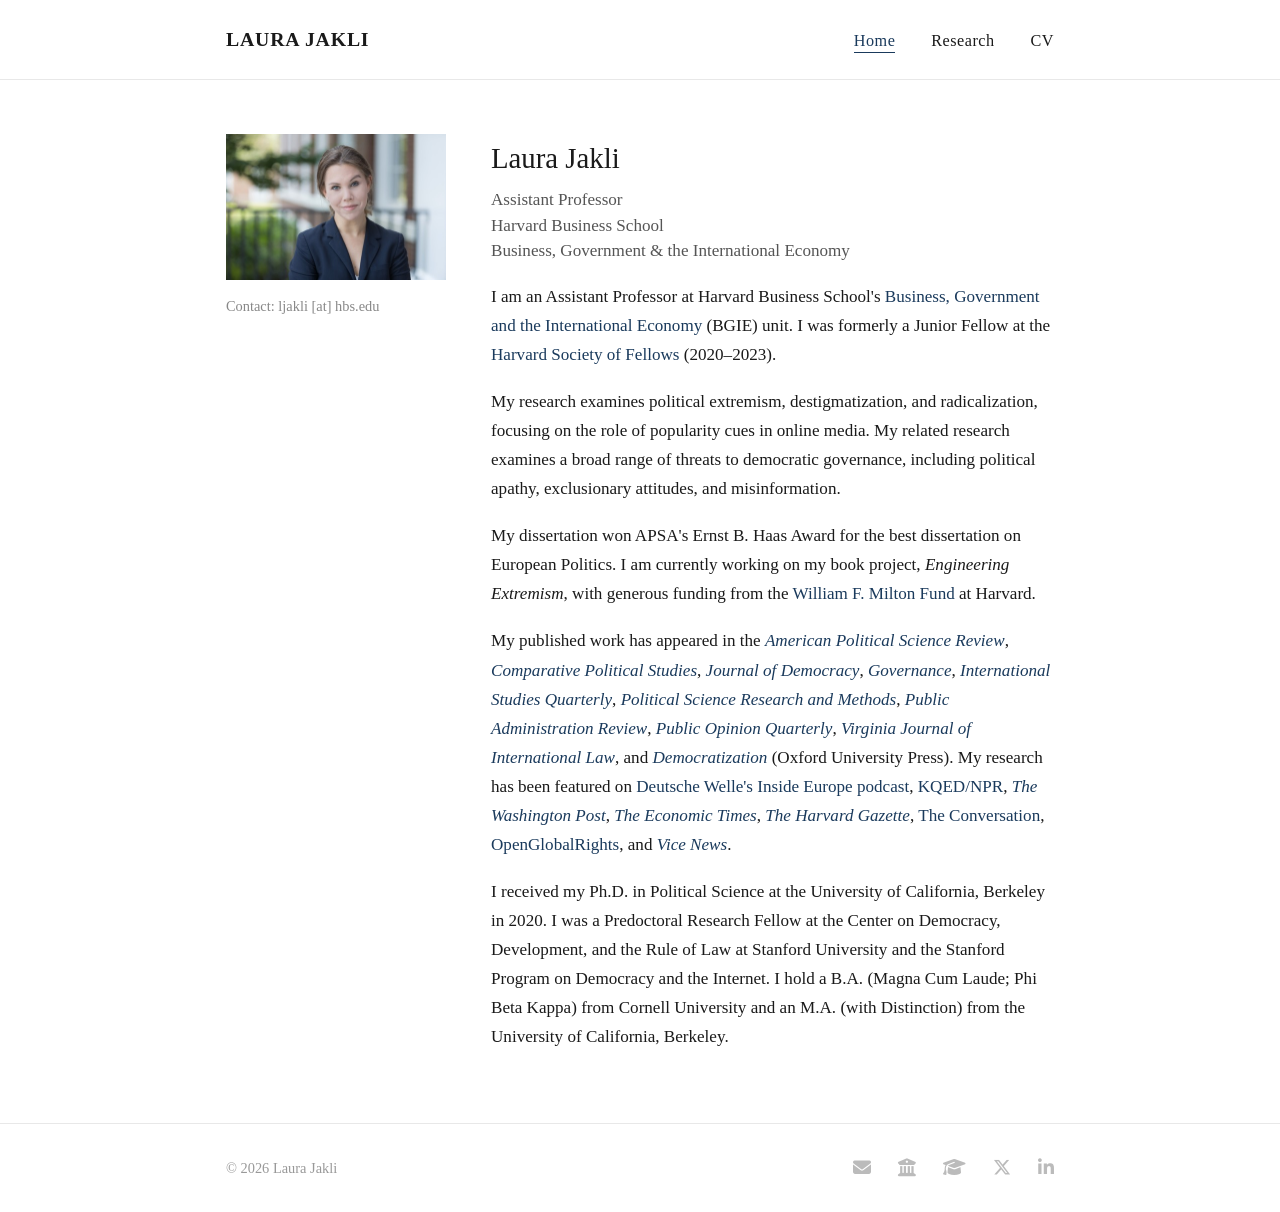
==== index.html @ f4bdee20 "Initial commit" ====
<!DOCTYPE html>
<html lang="en">
<head>
  <meta charset="UTF-8">
  <meta name="viewport" content="width=device-width, initial-scale=1.0">
  <meta http-equiv="Content-Security-Policy" content="default-src 'none'; style-src 'self' https://cdnjs.cloudflare.com; font-src https://cdnjs.cloudflare.com; img-src 'self'; base-uri 'self'; form-action 'none'">
  <meta name="description" content="Laura Jakli — Assistant Professor at Harvard Business School, BGIE unit. Political scientist studying extremism, destigmatization, and democratic governance.">
  <title>Laura Jakli</title>
  <link rel="stylesheet" href="assets/css/style.css">
  <link rel="stylesheet" href="https://cdnjs.cloudflare.com/ajax/libs/font-awesome/6.5.1/css/all.min.css" integrity="sha384-t1nt8BQoYMLFN5p42tRAtuAAFQaCQODekUVeKKZrEnEyp4H2R0RHFz0KWpmj7i8g" crossorigin="anonymous">
</head>
<body>

  <nav>
    <div class="container">
      <a class="nav-name" href="index.html">Laura Jakli</a>
      <ul class="nav-links">
        <li><a href="index.html" class="active">Home</a></li>
        <li><a href="research.html">Research</a></li>
        <li><a href="cv.html">CV</a></li>
      </ul>
    </div>
  </nav>

  <main>
    <section class="section">
      <div class="container">
        <div class="bio-grid">
          <div class="bio-photo-col">
            <img class="bio-photo" src="assets/images/portrait.jpg" alt="Laura Jakli">
            <p class="bio-contact">Contact: ljakli [at] hbs.edu</p>
          </div>
          <div class="bio-text">
            <h1 class="bio-name">Laura Jakli</h1>
            <p class="bio-affiliation">
              Assistant Professor<br>
              Harvard Business School<br>
              Business, Government &amp; the International Economy
            </p>
            <p>I am an Assistant Professor at Harvard Business School's
              <a href="https://www.hbs.edu/faculty/Pages/profile.aspx?facId=1309486" target="_blank" rel="noopener">Business, Government and the International Economy</a>
              (BGIE) unit. I was formerly a Junior Fellow at the
              <a href="https://socfell.fas.harvard.edu/" target="_blank" rel="noopener">Harvard Society of Fellows</a>
              (2020–2023).</p>
            <p>My research examines political extremism, destigmatization, and radicalization,
              focusing on the role of popularity cues in online media. My related research
              examines a broad range of threats to democratic governance, including political
              apathy, exclusionary attitudes, and misinformation.</p>
            <p>My dissertation won APSA's Ernst B. Haas Award for the best dissertation on
              European Politics. I am currently working on my book project,
              <em>Engineering Extremism</em>, with generous funding from the
              <a href="https://research.harvard.edu/funding-overview/internal-funding/the-william-f-milton-fund/" target="_blank" rel="noopener">William F. Milton Fund</a>
              at Harvard.</p>
            <p>My published work has appeared in the
              <a href="https://www.cambridge.org/core/journals/american-political-science-review/article/fundraising-for-stigmatized-groups-a-text-message-donation-experiment/0EF85906C9D9C31313CF2E9BBF6F56F3" target="_blank" rel="noopener"><em>American Political Science Review</em></a>,
              <a href="https://doi.org/10.1177/00104140241312093" target="_blank" rel="noopener"><em>Comparative Political Studies</em></a>,
              <a href="https://muse.jhu.edu/pub/1/article/922834" target="_blank" rel="noopener"><em>Journal of Democracy</em></a>,
              <a href="https://onlinelibrary.wiley.com/doi/epdf/10.1111/gove.12497" target="_blank" rel="noopener"><em>Governance</em></a>,
              <a href="https://academic.oup.com/isq/article/62/3/671/5076384" target="_blank" rel="noopener"><em>International Studies Quarterly</em></a>,
              <a href="https://www.cambridge.org/core/journals/political-science-research-and-methods/article/analyzing-the-impact-of-events-through-surveys-formalizing-biases-and-introducing-the-dual-randomized-survey-design/EA2C40CFA80A123ED322E3819C80E555" target="_blank" rel="noopener"><em>Political Science Research and Methods</em></a>,
              <a href="https://onlinelibrary.wiley.com/doi/10.1111/puar.13437" target="_blank" rel="noopener"><em>Public Administration Review</em></a>,
              <a href="https://doi.org/10.1093/poq/nfac054" target="_blank" rel="noopener"><em>Public Opinion Quarterly</em></a>,
              <a href="https://vjilorg.files.wordpress.com/2018/09/carlson-jakli-linos_-proof.pdf" target="_blank" rel="noopener"><em>Virginia Journal of International Law</em></a>,
              and <a href="https://global.oup.com/ukhe/product/democratization-9780198732280?lang=en&cc=us" target="_blank" rel="noopener"><em>Democratization</em></a>
              (Oxford University Press). My research has been featured on
              <a href="https://pod.link/insideeurope/episode/51772316b906c4eacca9e8124543c427" target="_blank" rel="noopener">Deutsche Welle's Inside Europe podcast</a>,
              <a href="https://www.kqed.org/news/11703717/how-social-media-echo-chambers-drown-out-the-voices-in-the-middle" target="_blank" rel="noopener">KQED/NPR</a>,
              <a href="https://www.washingtonpost.com/news/monkey-cage/wp/2018/08/14/anti-immigrant-nationalists-won-a-victory-at-the-e-u-heres-what-we-can-expect-migrants-to-do-in-response/" target="_blank" rel="noopener"><em>The Washington Post</em></a>,
              <a href="https://economictimes.indiatimes.com/news/et-evoke/far-right-groups-are-growing-in-europe-and-the-us-from-consumer-decision-making-to-boycotts-polarisation-poses-corporate-risks-laura-jakli/articleshow/103256319.cms" target="_blank" rel="noopener"><em>The Economic Times</em></a>,
              <a href="https://news.harvard.edu/gazette/story/2025/05/when-foreign-governments-took-aim-at-universities/" target="_blank" rel="noopener"><em>The Harvard Gazette</em></a>,
              <a href="https://theconversation.com/to-get-people-the-help-they-need-from-the-government-postcards-may-be-the-answer-172833" target="_blank" rel="noopener">The Conversation</a>,
              <a href="https://www.openglobalrights.org/to-maximize-donations-emphasize-needs-not-rights/?lang=English" target="_blank" rel="noopener">OpenGlobalRights</a>,
              and <a href="https://www.vice.com/en/article/xy99q3/the-awkward-links-between-a-trump-aide-and-hungarian-nazis" target="_blank" rel="noopener"><em>Vice News</em></a>.</p>
            <p>I received my Ph.D. in Political Science at the University of California, Berkeley
              in 2020. I was a Predoctoral Research Fellow at the Center on Democracy, Development,
              and the Rule of Law at Stanford University and the Stanford Program on Democracy and
              the Internet. I hold a B.A. (Magna Cum Laude; Phi Beta Kappa) from Cornell University
              and an M.A. (with Distinction) from the University of California, Berkeley.</p>
          </div>
        </div>
      </div>
    </section>

  </main>

  <footer>
    <div class="container">
      <span class="footer-copy">© 2026 Laura Jakli</span>
      <div class="footer-links">
        <a href="mailto:ljakli@hbs.edu" aria-label="Email" title="Email"><i class="fa-solid fa-envelope"></i></a>
        <a href="https://www.hbs.edu/faculty/Pages/profile.aspx?facId=1309486" target="_blank" rel="noopener" aria-label="HBS Profile" title="HBS Profile"><i class="fa-solid fa-building-columns"></i></a>
        <a href="https://scholar.google.com/citations?user=b0cfKD4AAAAJ&amp;hl=en" target="_blank" rel="noopener" aria-label="Google Scholar" title="Google Scholar"><i class="fa-solid fa-graduation-cap"></i></a>
        <a href="https://twitter.com/laurajakli" target="_blank" rel="noopener" aria-label="Twitter / X" title="Twitter / X"><i class="fa-brands fa-x-twitter"></i></a>
        <a href="https://www.linkedin.com/in/laurajakli/" target="_blank" rel="noopener" aria-label="LinkedIn" title="LinkedIn"><i class="fa-brands fa-linkedin-in"></i></a>
      </div>
    </div>
  </footer>

</body>
</html>
---- assets/css/style.css ----
/* === Reset & Base === */
*, *::before, *::after {
  box-sizing: border-box;
  margin: 0;
  padding: 0;
}

html {
  font-size: 18px;
  scroll-behavior: smooth;
}

body {
  font-family: Georgia, 'Times New Roman', serif;
  color: #1a1a1a;
  background: #ffffff;
  line-height: 1.7;
}

a {
  color: #1a3a5c;
  text-decoration: none;
}

a:hover {
  text-decoration: underline;
}

/* === Layout === */
.container {
  max-width: 900px;
  margin: 0 auto;
  padding: 0 2rem;
}

/* === Navigation === */
nav {
  border-bottom: 1px solid #e8e8e8;
  padding: 1.25rem 0;
}

nav .container {
  display: flex;
  align-items: baseline;
  justify-content: space-between;
}

.nav-name {
  font-size: 1.1rem;
  font-weight: bold;
  letter-spacing: 0.04em;
  color: #1a1a1a;
  text-transform: uppercase;
  text-decoration: none;
}

.nav-links {
  list-style: none;
  display: flex;
  gap: 2rem;
}

.nav-links a {
  font-size: 0.9rem;
  color: #1a1a1a;
  letter-spacing: 0.03em;
}

.nav-links a:hover,
.nav-links a.active {
  color: #1a3a5c;
  text-decoration: none;
  padding-bottom: 2px;
  border-bottom: 1px solid #1a3a5c;
}

/* === Page Sections === */
.section {
  padding: 3rem 0;
  border-bottom: 1px solid #e8e8e8;
}

.section:last-of-type {
  border-bottom: none;
}

.section-title {
  font-size: 0.85rem;
  letter-spacing: 0.1em;
  text-transform: uppercase;
  color: #888;
  margin-bottom: 1.5rem;
}

/* === Bio Section === */
.bio-grid {
  display: grid;
  grid-template-columns: 220px 1fr;
  gap: 2.5rem;
  align-items: start;
}

.bio-photo {
  width: 100%;
  display: block;
}

.bio-name {
  font-size: 1.6rem;
  font-weight: normal;
  margin-bottom: 0.25rem;
}

.bio-contact {
  font-size: 0.8rem;
  color: #888;
  margin-top: 0.75rem;
}

.bio-affiliation {
  font-size: 0.9rem;
  color: #555;
  margin-bottom: 1.5rem;
  line-height: 1.5;
}

.bio-text p {
  margin-bottom: 1rem;
  font-size: 0.95rem;
}

.bio-text p:last-child {
  margin-bottom: 0;
}

/* === Research Interests === */
.research-text {
  font-size: 0.95rem;
  margin-bottom: 1.25rem;
}

.research-topics {
  list-style: none;
}

.research-topics li {
  font-size: 0.95rem;
  padding: 0.2rem 0;
}

.research-topics li::before {
  content: "· ";
  color: #1a3a5c;
}

/* === Footer === */
footer {
  border-top: 1px solid #e8e8e8;
  padding: 1.75rem 0;
  margin-top: 1rem;
}

footer .container {
  display: flex;
  align-items: center;
  justify-content: space-between;
  flex-wrap: wrap;
  gap: 1rem;
}

.footer-copy {
  font-size: 0.8rem;
  color: #999;
}

.footer-links {
  display: flex;
  gap: 1.5rem;
  align-items: center;
}

.footer-links a {
  font-size: 1rem;
  color: #bbb;
  line-height: 1;
}

.footer-links a:hover {
  color: #1a3a5c;
  text-decoration: none;
}

/* === Page Header (non-home pages) === */
.page-header {
  padding: 3rem 0 2rem;
  border-bottom: 1px solid #e8e8e8;
}

.page-header h1 {
  font-size: 1.8rem;
  font-weight: normal;
  letter-spacing: 0.02em;
}

/* === Publications === */
.pub-section-title {
  font-size: 0.8rem;
  letter-spacing: 0.1em;
  text-transform: uppercase;
  color: #888;
  margin: 2.5rem 0 1rem;
}

.pub-list {
  list-style: none;
}

.pub-list li {
  padding: 0.85rem 0;
  border-bottom: 1px solid #f0f0f0;
  font-size: 0.95rem;
  line-height: 1.6;
}

.pub-list li:last-child {
  border-bottom: none;
}

/* === CV Page === */
.cv-download {
  display: inline-block;
  margin-bottom: 2rem;
  padding: 0.6rem 1.4rem;
  border: 1px solid #1a3a5c;
  color: #1a3a5c;
  font-size: 0.9rem;
  letter-spacing: 0.05em;
  font-family: Georgia, serif;
}

.cv-download:hover {
  background: #1a3a5c;
  color: #fff;
  text-decoration: none;
}

/* === Contact === */
.contact-block {
  margin-bottom: 2rem;
}

.contact-block p {
  margin-bottom: 0.4rem;
  font-size: 0.95rem;
}

.social-links {
  display: flex;
  flex-wrap: wrap;
  gap: 0.75rem;
  margin-top: 1.5rem;
}

.social-links a {
  font-size: 0.85rem;
  letter-spacing: 0.04em;
  padding: 0.4rem 1rem;
  border: 1px solid #e8e8e8;
  color: #1a3a5c;
}

.social-links a:hover {
  border-color: #1a3a5c;
  text-decoration: none;
}

/* === Book Placeholder === */
.book-placeholder {
  padding: 4rem 0;
  color: #888;
}

.book-placeholder p {
  font-size: 1.1rem;
}

/* === Responsive === */
@media (max-width: 640px) {
  html { font-size: 16px; }

  nav .container {
    flex-direction: column;
    gap: 0.75rem;
  }

  .nav-links {
    gap: 1.25rem;
  }

  .bio-photo-col {
    text-align: center;
  }

  .bio-grid {
    grid-template-columns: 1fr;
  }

  .bio-photo {
    max-width: 180px;
    display: block;
    margin: 0 auto;
  }

  footer .container {
    flex-direction: column;
    align-items: flex-start;
  }

  .footer-links {
    gap: 1rem;
    flex-wrap: wrap;
  }
}
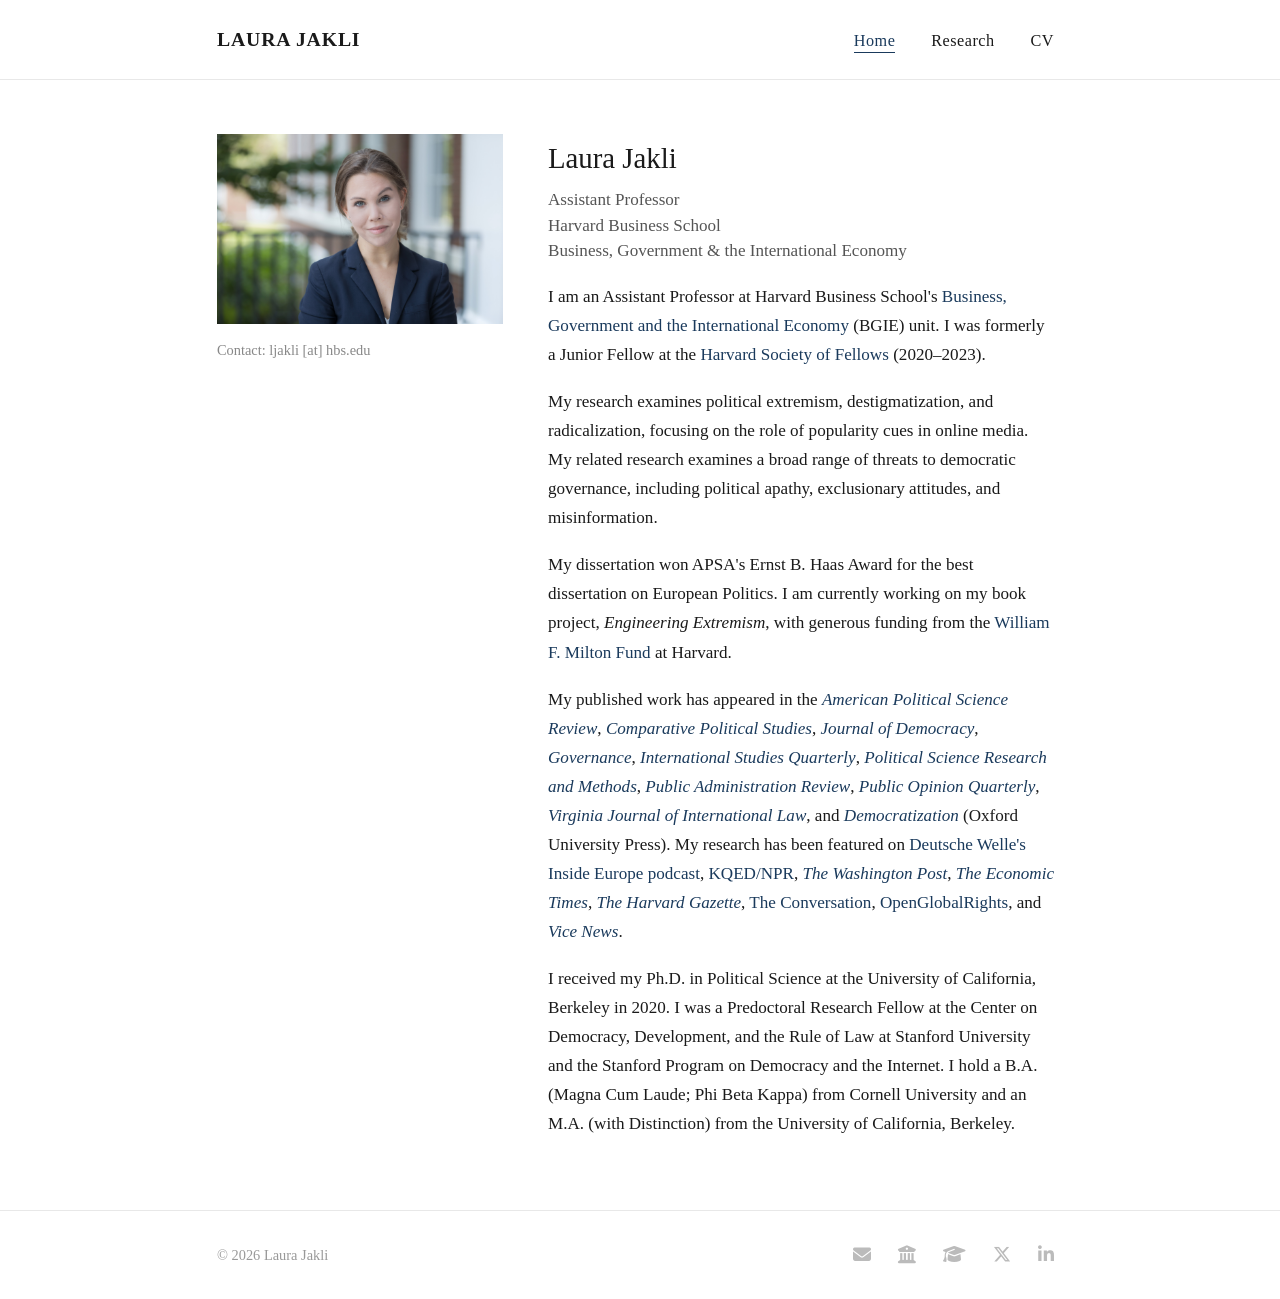
==== commit 3770471e: "Update headshot image, increase photo size, reduce left padding - Replace portrait.jpg with Jakli_HB" ====
--- a/index.html
+++ b/index.html
@@ -27,7 +27,7 @@
       <div class="container">
         <div class="bio-grid">
           <div class="bio-photo-col">
-            <img class="bio-photo" src="assets/images/portrait.jpg" alt="Laura Jakli">
+            <img class="bio-photo" src="assets/images/Jakli_HBSheadshot.jpg" alt="Laura Jakli">
             <p class="bio-contact">Contact: ljakli [at] hbs.edu</p>
           </div>
           <div class="bio-text">
--- a/assets/css/style.css
+++ b/assets/css/style.css
@@ -30,7 +30,7 @@
 .container {
   max-width: 900px;
   margin: 0 auto;
-  padding: 0 2rem;
+  padding: 0 2rem 0 1.5rem;
 }
 
 /* === Navigation === */
@@ -95,7 +95,7 @@
 /* === Bio Section === */
 .bio-grid {
   display: grid;
-  grid-template-columns: 220px 1fr;
+  grid-template-columns: 286px 1fr;
   gap: 2.5rem;
   align-items: start;
 }
@@ -306,7 +306,7 @@
   }
 
   .bio-photo {
-    max-width: 180px;
+    max-width: 234px;
     display: block;
     margin: 0 auto;
   }
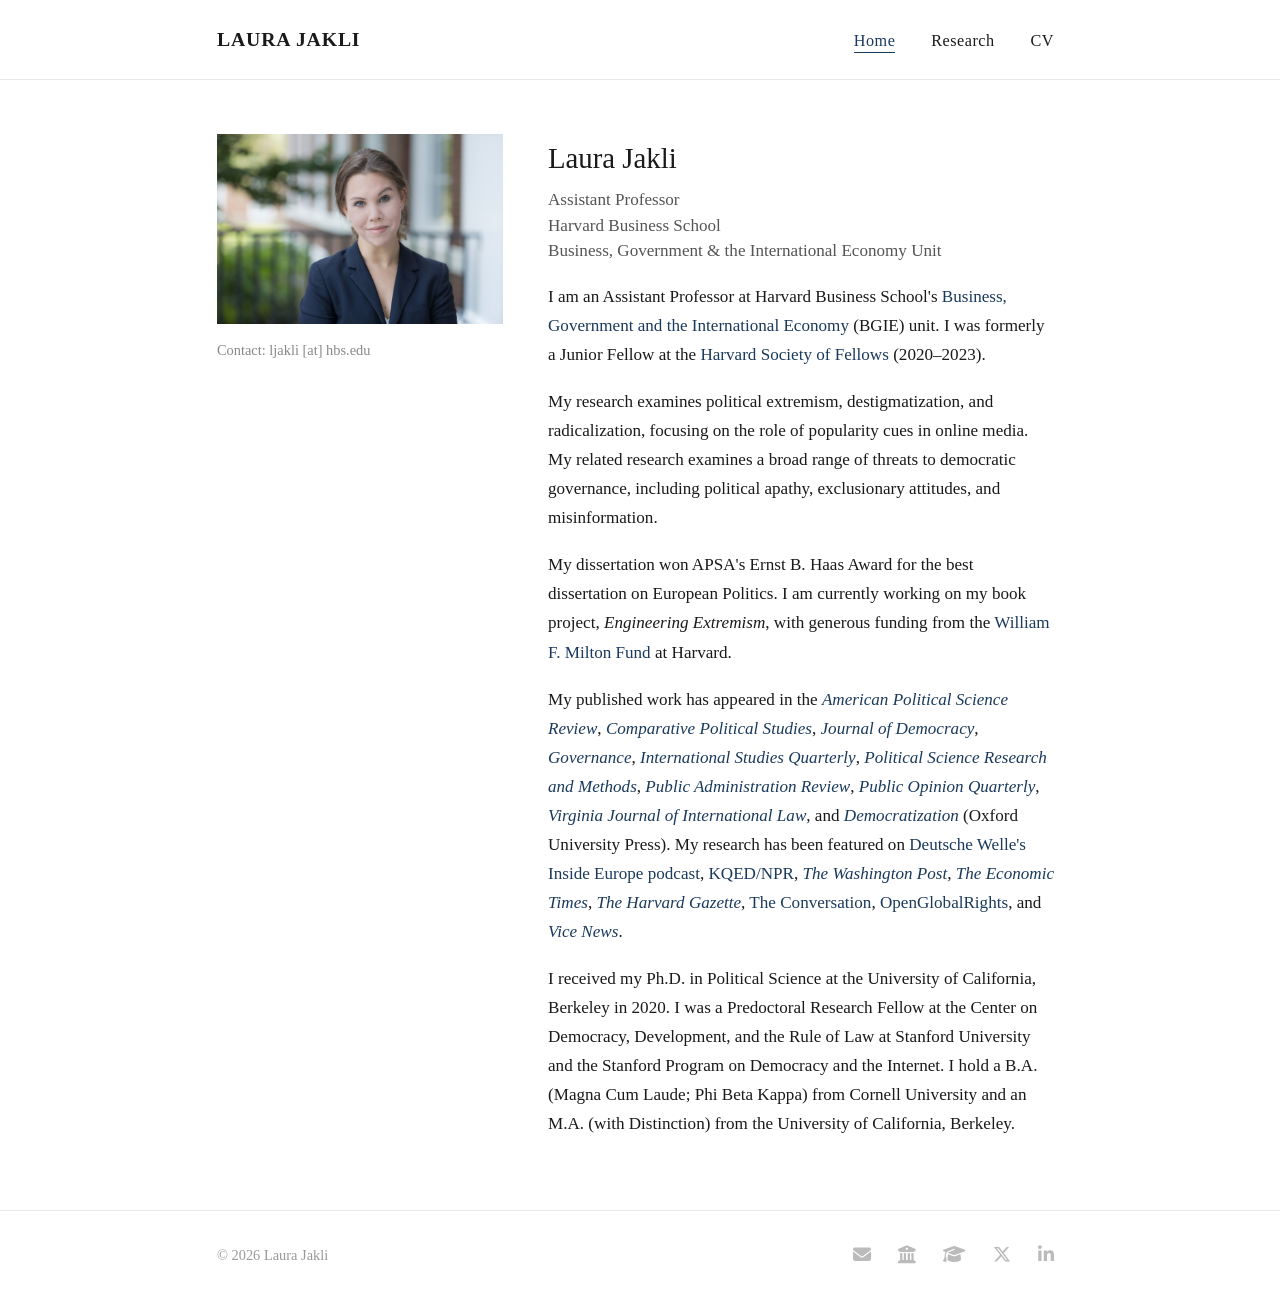
==== commit 8f329c2b: "Add "Unit" to BGIE affiliation heading Co-Authored-By: Claude Opus 4.8 (1M context) <noreply@anthrop" ====
--- a/index.html
+++ b/index.html
@@ -35,7 +35,7 @@
             <p class="bio-affiliation">
               Assistant Professor<br>
               Harvard Business School<br>
-              Business, Government &amp; the International Economy
+              Business, Government &amp; the International Economy Unit
             </p>
             <p>I am an Assistant Professor at Harvard Business School's
               <a href="https://www.hbs.edu/faculty/Pages/profile.aspx?facId=1309486" target="_blank" rel="noopener">Business, Government and the International Economy</a>
